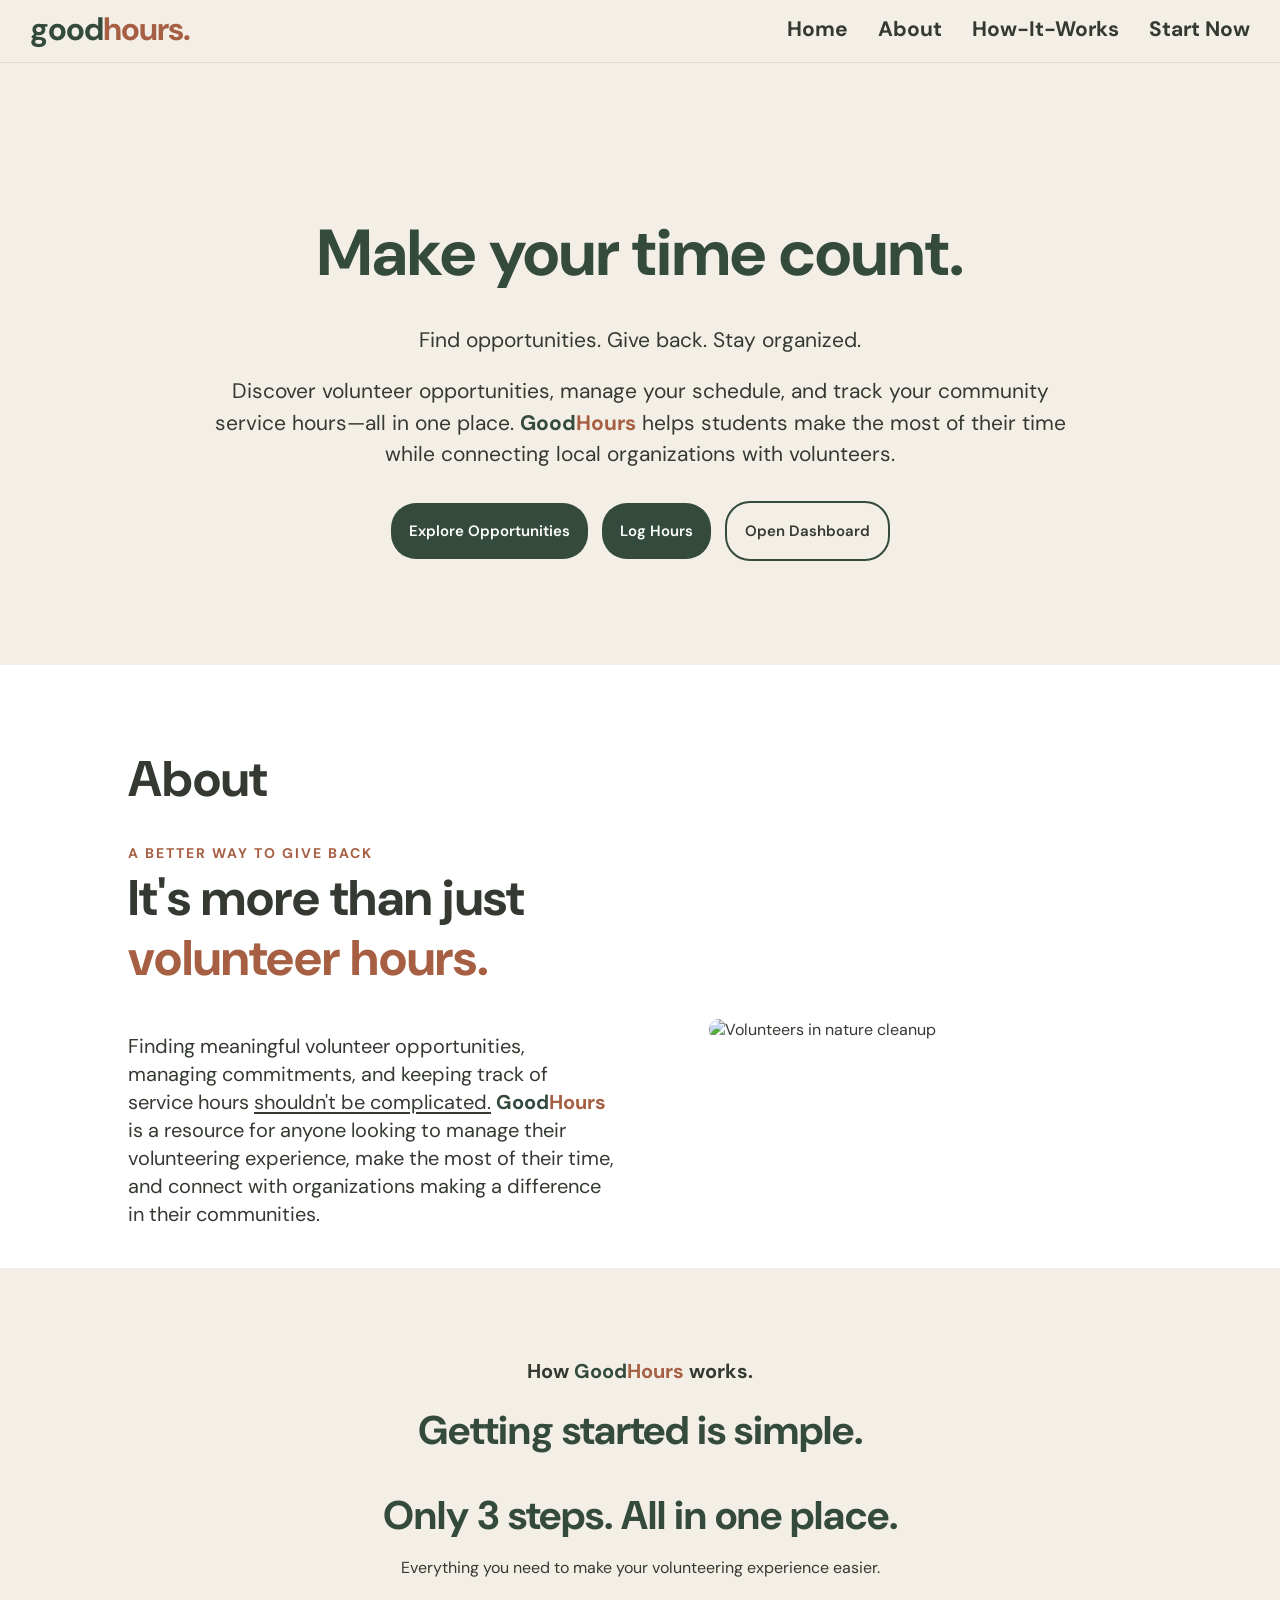
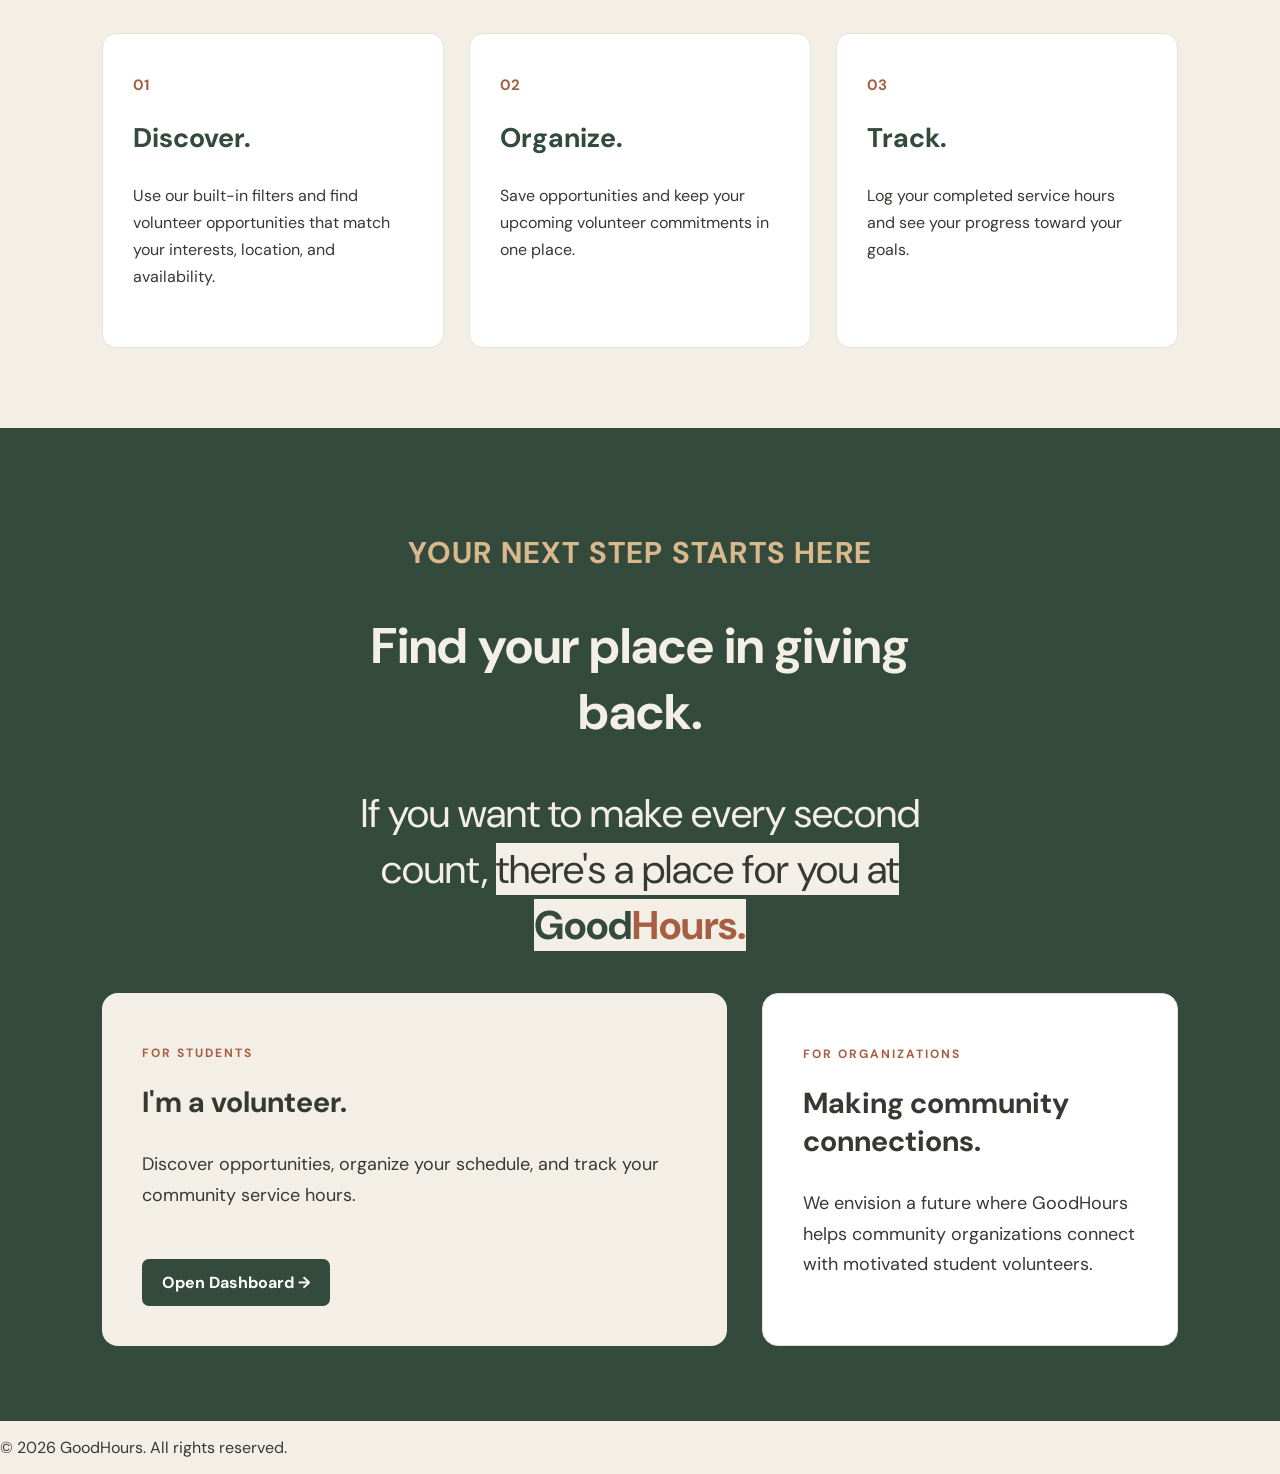
==== index.html @ 6b0e968d "Add files via upload" ====
<!DOCTYPE html>
<html lang="en">

<head>
    <meta charset="UTF-8">
    <meta name="viewport" content="width=device-width, initial-scale=1.0">
    <title>GoodHours | Make Your Time Count</title>
    <link rel="stylesheet" href="style.css">
    <link rel="preconnect" href="https://fonts.googleapis.com">
    <link rel="preconnect" href="https://fonts.gstatic.com" crossorigin>
    <link href="https://fonts.googleapis.com/css2?family=DM+Sans:ital,opsz,wght@0,9..40,100..1000;1,9..40,100..1000&display=swap" rel="stylesheet">

</head>

<body>

<!--Main Homepage-->
    <header>
        <!--Navigation Bar-->
        <nav>
            <div>
                <a class="logo" href="index.html"><span class="forest">good</span><span class="terracotta">hours.</span></a>
            </div>

            <div>
                <a href="#hero">Home</a>
                <a href="#about">About</a>
                <a href="#how-it-works">How-It-Works</a>
                <a href="#pathways">Start Now</a>
            </div>
            
        </nav>

    </header>
  
    <main>
        <!--Main Content-->
        <section id="hero">
            <!--Hero | The attention grabby stuff. BOLD.-->
            <h1>Make your time count.</h1>
           <p>Find opportunities. Give back. Stay organized.</p>
            <p>Discover volunteer opportunities, manage your schedule, and track your community service hours—all in one place. <b><span class="forest">Good</span><span class="terracotta">Hours</span></b> helps students make the most of their time while connecting local organizations with volunteers.</p>
        
            <a class="button button-opportunities" href="opportunities.html">Explore Opportunities</a>
            <a class="button button-log" href="logginghours.html">Log Hours</a>
            <a class="button button-dashboard" href="dashboard.html">Open Dashboard</a>
        
        </section>

    <section id="about">
        <!--About Website. Purpose / why?-->
        <h2>About</h2>
        <div class="about-content">

            <!--  Heading & Description -->
            <div class="about-left-group">
                <div class="about-heading">
                    <p class="section-label">A BETTER WAY TO GIVE BACK</p>
                    <h2>It's more than just <span class="terracotta">volunteer hours.</span></h2>
                </div>

                <p class="about-description">
                    Finding meaningful volunteer opportunities, managing commitments, and keeping track of service hours <span class="about-underline">shouldn't be complicated.</span>
                    <b><span class="forest">Good</span><span class="terracotta">Hours</span></b> is a resource for anyone looking to manage their volunteering experience, make the most of their time, and connect with organizations making a difference in their communities.
                </p>
            </div>

            <!--Image -->
            <div class="about-image">
                <img src="Images/volunteerCleanUp.jpeg" alt="Volunteers in nature cleanup">
            </div>

        </div>
    </section>
       
        <section id="how-it-works">
            <!--Explanation for New Users-->
            <div class="section-heading">
                <p class="section-label-HIW"> How <b><span class="forest">Good</span><span class="terracotta">Hours</span></b> works.</p>
                <h2>Getting started is simple.</h2>
                <h2>Only 3 steps. All in one place.</h2>
                <p>Everything you need to make your volunteering experience easier.</p>
            </div>

            <div class="steps-grid">
                <article class="step-card">
                <span class="step-number">01</span>
                <h3>Discover.</h3>
                <p> Use our built-in filters and find volunteer opportunities that match your interests, location, and availability.</p>
                </article>

                <article class="step-card">
                <span class="step-number">02</span>
                <h3>Organize.</h3>
                <p>Save opportunities and keep your upcoming volunteer commitments in one place.</p>
                </article>

                <article class="step-card">
                <span class="step-number">03</span>
                <h3>Track.</h3>
                <p> Log your completed service hours and see your progress toward your goals. </p>
                </article>
            </div>

        </section>

        <section id="pathways">
            <!--Pathways For Visit-->
            <div class="pathways-heading">

                <p class="section-label">YOUR NEXT STEP STARTS HERE</p>

                <h2>Find your place in giving back.</h2>

                <p>If you want to make every second count, <span class="h2-edit" style="background-color: #f4efe6;">there's a place for you at <b><span class="forest">Good</span><span class="terracotta">Hours.</span></b></span> </p>

            </div>

            <div class="pathways-grid">

                <!-- Student Pathway -->

                <article class="pathway-card student-card">

                    <p class="pathway-label">FOR STUDENTS</p>

                    <h3>I'm a volunteer.</h3>

                    <p>Discover opportunities, organize your schedule, and track your community service hours.</p>

                    <a href="dashboard.html"
                    class="pathway-button student-button">
                        Open Dashboard →
                    </a>

                </article>


                <!-- Organization Pathway -->

                <article class="pathway-card organization-card">

                    <p class="pathway-label">FOR ORGANIZATIONS</p>

                    <h3>Making community connections.</h3>

                    <p>We envision a future where GoodHours helps community organizations connect with motivated student volunteers.</p>


                </article>

            </div>

        </section>
   
    </main>

    <footer>
        <p>© 2026 GoodHours. All rights reserved.</p>

    </footer>

</body>



</html>
---- style.css ----
/*Color Palette for GoodHours*/

:root {
    --ivory: #f4efe6;
    --forest: #344A3D;
    --terracotta: #A65F43;
    --sand: #D9B98C;
    --charcoal: #343A32;
    --white: #FFFFFF;
}

*{
    box-sizing:border-box;

}

body {
    background-color: var(--ivory);
    color: var(--charcoal);
    font-family: 'DM Sans', sans-serif;
    margin:0;

}

nav {
    display: flex;
    justify-content: space-between;
    align-items: center;
    padding: 20px 30px;

}

header {
    position: sticky;
    top: 0; 
    z-index: 1000;
    background-color: var(--ivory);
    border-bottom: 1px solid rgba(0, 0, 0, 0.08);
}


nav div {
    display: flex;
    gap: 30px;
    margin-top: -12px;
    margin-bottom: -8px;

}

nav div:first-child {
    display: block;

}


nav a {
    color: var(--charcoal);
    text-decoration: none;
    font-size: 21px;
    font-weight: bold;
}

nav a:hover {
    color: var(--terracotta);

}

.logo {
    color: var(--forest);
    font-size: 32px;
    font-weight: bold;
    text-decoration: none;
    letter-spacing: -1px;

}

.forest {
    color: var(--forest)

}
.terracotta {
    color: var(--terracotta)

}

/*Hero Section*/ 

#hero {
    text-align: center;
    padding: 94px 30px ;
}

#hero h1 {
    color: var(--forest);
    font-size: 65px;
    font-weight: bold;
    margin-bottom: 30px;
}

#hero p {
    text-align: center;
    font-size: 21px;
    line-height: 1.5;
    max-width: 860px;
    margin: 0 auto 20px;

}

.button {
    display: inline-block;
    padding: 18px;
    border-radius: 25px;
    text-decoration: none;
    font-weight: 600;
    margin: 10px 5px;
    font-size: 15px;

}


.button-opportunities {
    background-color: var(--forest);
    color: var(--white);

}

.button-log {
    background-color: var(--forest);
    color: var(--white);
    
}

.button-dashboard {
    border: 2px solid var(--forest);
    color: var(--charcoal);

}

.button-opportunities:hover {
    background-color: var(--terracotta);
}

.button-log:hover{
    background-color: var(--terracotta);
}

.button-dashboard:hover {
    background-color: var(--terracotta);
    border: 2px solid var(--terracotta);
    color: var(--white)
}


/* About Section */
#about {
    padding: 40px 10%;
    background-color: var(--white);
}

#about h2 {
    font-size: 50px;
    color: var(--charcoal);
    margin-bottom: 18px;
    font-weight: bold;
}

.about-content {
    display: flex;
    justify-content: space-between;
    align-items: center; 
    gap: 50px;
}

.about-left-group {
    flex: 1;
    display: flex;
    flex-direction: column;
    gap: 26px; 
}

.section-label {
    color: var(--terracotta);
    font-size: 14px;
    font-weight: bold;
    letter-spacing: 2px;
    margin-bottom: 6px;
}

.about-heading h2 {
    color: var(--forest);
    font-size: 32px;
    line-height: 1.2;
    margin: 0;
}

.about-description {
    font-size: 20px;
    line-height: 1.4;
    margin: 0;
    color: var(--charcoal);
}

.about-underline {
    text-decoration: underline;
    text-underline-offset: 3px;
}

.about-image {
    flex: 1;
    display: flex;
    justify-content: center;
    align-items: center;
}

.about-image img {
    width: 100%;
    max-width: 400px; 
    height: auto;  
    border-radius: 10px;
    object-fit: contain;
}

/* How it Works Section */

#how-it-works {
    padding: 80px 8%;
    text-align: center;
}

.section-heading .section-label-HIW {
    font-size: 20px;
    font-weight: bold;
    margin: -14px;
    margin-top: 10px
}

.section-heading h2 {
    color: var(--forest);
    font-size: 40px;
    margin-bottom: 14px;
}

.section-heading > p:last-child {
    font-size: 16px;
}

.steps-grid {
    display: flex;
    gap: 25px;
    margin-top: 55px;
}

.step-card {
    flex: 1;
    background-color: var(--white);
    padding: 40px 30px;
    border-radius: 14px;
    text-align: left;
    border: 1px solid #e8e2d8;
    transition: 0.3s;
}

.step-card:hover {
    transform: translateY(-6px);
}

.step-number {
    color: var(--terracotta);
    font-size: 15px;
    font-weight: bold;
}

.step-card h3 {
    color: var(--forest);
    font-size: 27px;
    margin-top: 25px;
}

.step-card p {
    line-height: 1.7;
    font-size: 16px;
}

/* Call to action/Pathways */

#pathways {
    padding: 75px 8%;
    background-color: var(--forest);
}

/* Section Heading */

.pathways-heading {
    text-align: center;
    max-width: 670px;
    margin: 0 auto 40px;
}

.pathways-heading .section-label {
    color: var(--sand);
    font-size: 30px;
    font-weight: bold;
    letter-spacing: 1.2px;
}

.pathways-heading .h2-edit {
        color: var(--charcoal);
}

.pathways-heading h2 {
    color: var(--ivory);
    font-size: 50px;
    margin-bottom: 12px;
}

.pathways-heading > p:last-child {
    color: var(--ivory);
    font-size: 40px;
    line-height: 1.4;
}

/* Pathway Cards */

.pathways-grid {
    display: grid;
    grid-template-columns: 1.2fr 0.8fr;
    gap: 35px;
}

.pathway-card {
    padding: 40px;
    border-radius: 16px;
    display: flex;
    flex-direction: column;
    align-items: flex-start;
    transition: 0.3s;
}


/* Student Card */

.student-card {
    background-color: var(--ivory);
    color: var(--charcoal);
}

/* Organization Card */

.organization-card {
    background-color: var(--white);
    color: var(--charcoal);
    border: 1px solid #e8e2d8;
}

/* Card Text */

.pathway-label {
    font-size: 12px;
    font-weight: bold;
    letter-spacing: 2px;
    color: var(--terracotta);
}

.pathway-card h3 {
    font-size: 29px;
    margin: 10px 0;
}

.pathway-card > p:not(.pathway-label) {
    font-size: 18px;
    line-height: 1.7;
    margin-bottom: 25px;
}

/* Buttons */

.pathway-button {
    display: inline-block;
    padding: 13px 20px;
    border-radius: 7px;
    text-decoration: none;
    font-weight: bold;
    margin-top: auto;
    transition: 0.3s;
}

.student-button {
    background-color: var(--forest);
    color: var(--white);
}

.student-button:hover {
    background-color: var(--terracotta);
    transform: translateY(-6px)
}

.organization-button {
    background-color: var(--forest);
    color: var(--white);
}

.organization-button:hover {
    background-color: var(--terracotta);
    transform: translateY(-6px);
}
@media (max-width: 768px) {

    #pathways {
        padding: 70px 6%;
    }

    .pathways-grid {
        grid-template-columns: 1fr;
    }

    .pathways-heading h2 {
        font-size: 32px;
    }

    .pathway-card {
        padding: 30px;
    }

}
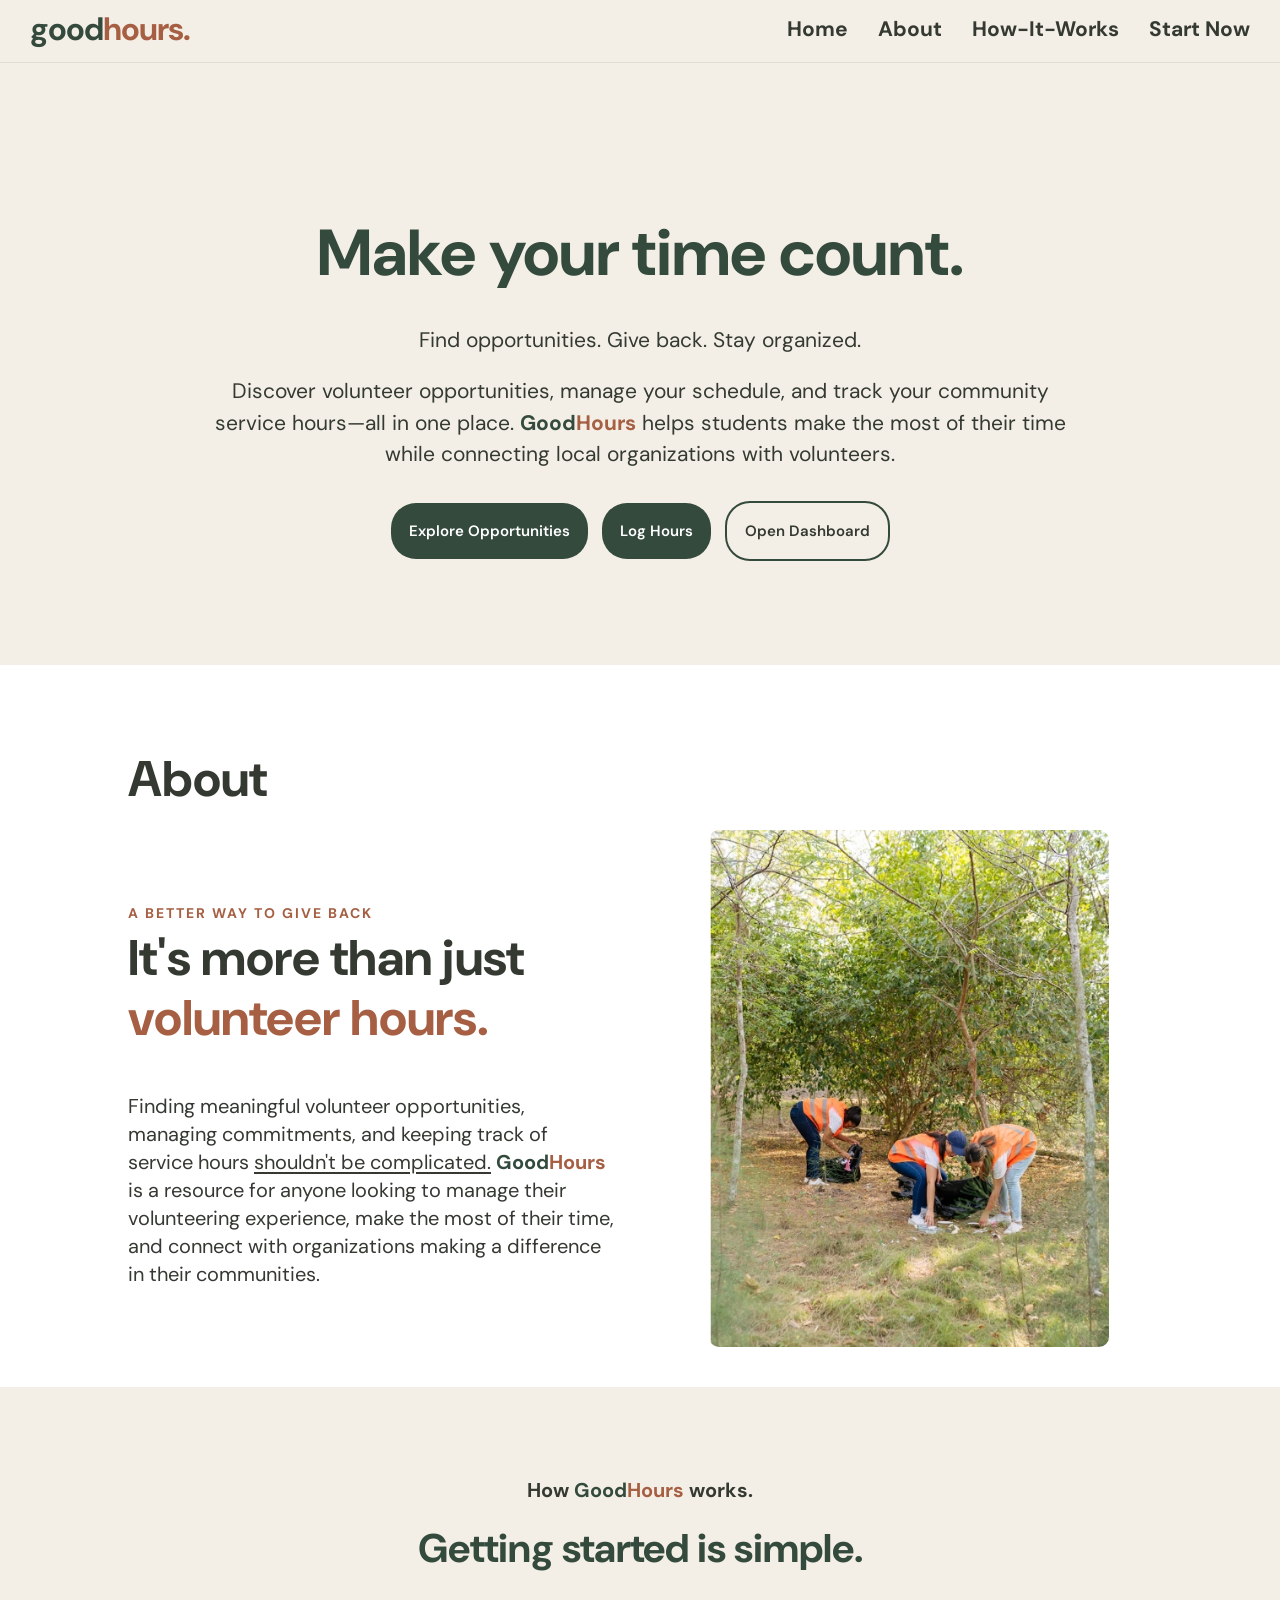
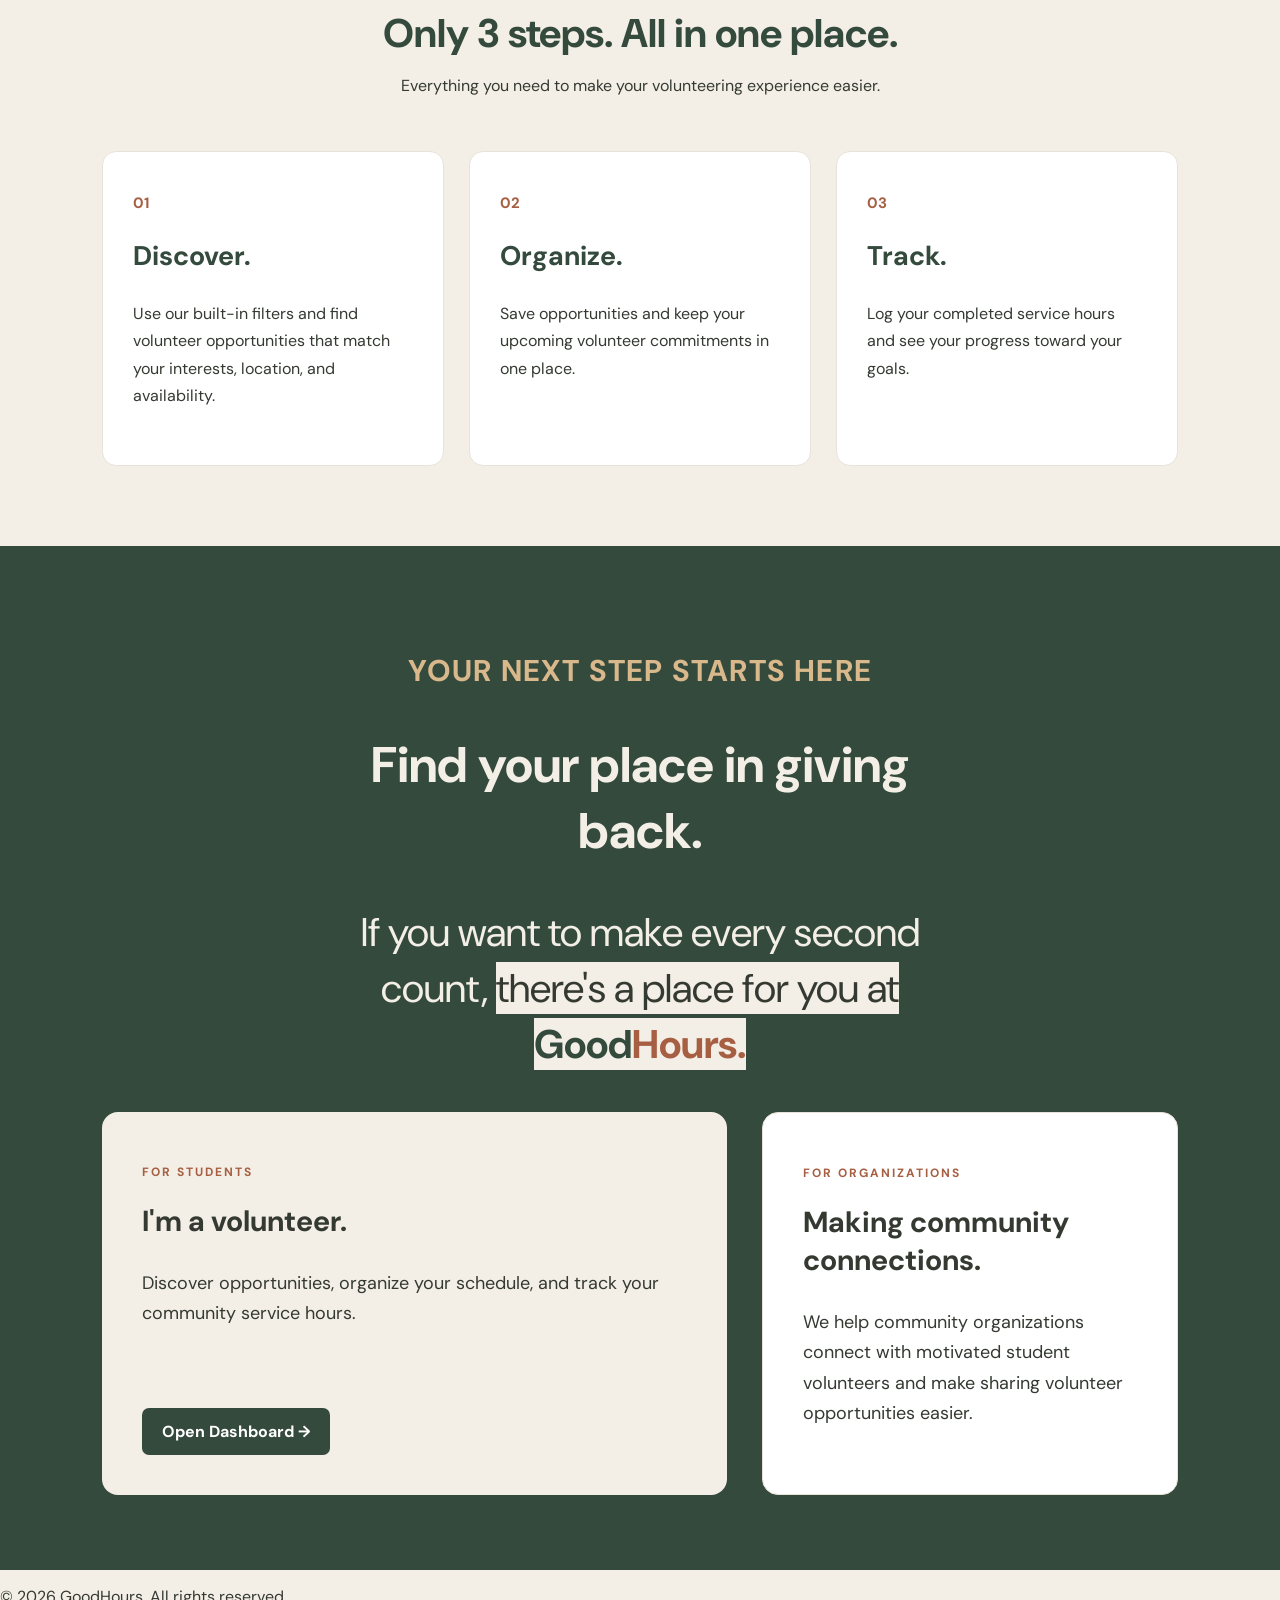
==== commit a1380194: "Add files via upload" ====
--- a/index.html
+++ b/index.html
@@ -144,7 +144,7 @@
 
                     <h3>Making community connections.</h3>
 
-                    <p>We envision a future where GoodHours helps community organizations connect with motivated student volunteers.</p>
+                    <p>We help community organizations connect with motivated student volunteers and make sharing volunteer opportunities easier.</p>
 
 
                 </article>
